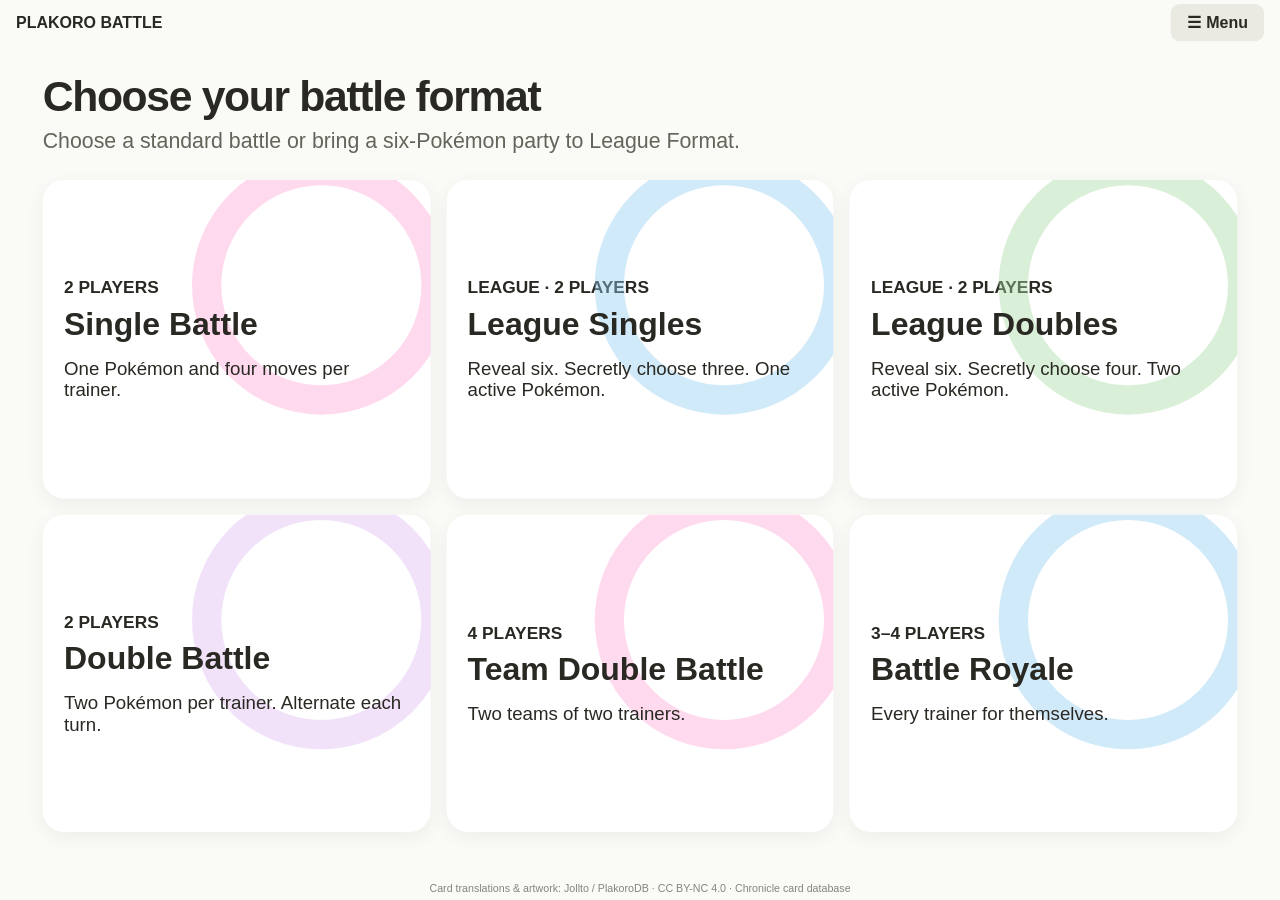
==== index.html @ bb788a93 "Refresh original Legacy cards from the Chronicle Drive Import the November 22 original card snapshot" ====
<!doctype html>
<html lang="en"><head><meta charset="utf-8"><meta name="viewport" content="width=device-width,initial-scale=1,viewport-fit=cover"><meta name="theme-color" content="#fafaf6"><title>Plakoro Battle Tracker</title><meta name="description" content="Physical-dice Plakoro battles with PlakoroDB cards and Chronicle evolution loadouts."><link rel="stylesheet" href="style.css"></head>
<body><main id="stage" aria-label="Plakoro Battle Tracker"></main><div id="announcement" role="status" aria-live="polite"></div><noscript>Enable JavaScript to use the battle tracker.</noscript><script src="data.js?v=20261122-legacy-cards"></script><script src="domain.js?v=20261122-legacy-cards"></script><script src="engine.js?v=20261122-legacy-cards"></script><script src="league.js"></script><script src="plakorodb-source.js"></script><script src="card-updates.js"></script><script src="app.js?v=20261122-legacy-cards"></script></body></html>
---- style.css ----
*{box-sizing:border-box}html,body{width:100%;height:100%;margin:0;overflow:hidden}body{background:#15140f;color:#292822;font-family:Arial,Helvetica,sans-serif}button,input,select{font:inherit}button{cursor:pointer;color:inherit;-webkit-tap-highlight-color:transparent;border:0}button:disabled{cursor:default;opacity:.4}button:focus-visible,a:focus-visible,input:focus-visible{outline:4px solid #2171a6;outline-offset:2px}:root{--safe-top:env(safe-area-inset-top,0px);--safe-right:env(safe-area-inset-right,0px);--safe-bottom:env(safe-area-inset-bottom,0px);--safe-left:env(safe-area-inset-left,0px)}#stage{width:100vw;height:100vh;position:absolute;left:50%;top:50%;transform-origin:center;background:#fafaf6;overflow:hidden}#announcement{position:absolute;width:1px;height:1px;overflow:hidden;clip-path:inset(100%)}h1,h2,h3,p{margin:0}a{color:inherit}.topbar{height:34px;display:flex;align-items:center;gap:8px;padding:4px 12px;font-size:12px}.topbar strong{margin-right:auto}.small-btn{background:#eae9e2;border-radius:7px;padding:7px 12px;font-size:12px;font-weight:700}.primary{background:#3e6e86!important;color:white!important}.pink{background:#ffa4d4!important}.blue{background:#92cdf2!important}.amber{background:#ffe58a!important}.large-btn{padding:15px 22px;border:3px solid #fff;border-radius:12px;font-size:20px;font-weight:800;box-shadow:0 3px 7px #0002;background:#e6e5dd}.footer{height:16px;text-align:center;color:#85847e;font-size:8px;line-height:16px}.home{padding:20px 32px;height:calc(100% - 50px);display:flex;flex-direction:column;overflow:auto}.home h1{font-size:36px;letter-spacing:-1px;margin:0 0 6px}.home p{font-size:16px;color:#65645b}.format-grid{flex:1;display:grid;grid-template-rows:1fr 1fr;grid-template-columns:1fr 1fr;gap:12px;margin:20px 0 15px}.format{background:#fff;border-radius:16px;box-shadow:0 4px 14px #0000000e;min-height:120px;text-align:left;padding:18px 20px;position:relative;overflow:hidden}.format:before{content:'';position:absolute;right:-15px;top:-18px;width:150px;height:150px;border:22px solid var(--accent,#ffe58a);border-radius:50%;opacity:.42}.format strong{font-size:26px;display:block;position:relative}.format small{display:block;margin-top:11px;font-size:14px;max-width:300px;position:relative}.format .count{font-size:13px;font-weight:800;display:block;margin-bottom:6px}.home-actions{display:flex;gap:10px}.setup-grid{height:calc(100% - 50px);display:grid;gap:9px;padding:0 8px;grid-template-columns:repeat(var(--players),1fr)}.setup-card{background:#fff;border-radius:16px;padding:12px;display:flex;flex-direction:column;gap:10px;box-shadow:0 4px 12px #0001;min-width:0}.trainer-label{text-align:center;font-size:16px;font-weight:800}.select-mon{background:#f6f5ef;flex:1;border-radius:12px;display:flex;align-items:center;justify-content:center;position:relative;min-height:0}.ball{width:290px;height:auto;max-width:90%;aspect-ratio:1;border:28px solid var(--trainer,#d9d8ce);border-radius:50%;position:relative;display:flex;align-items:center;justify-content:center}.ball:before{content:'';position:absolute;left:-15px;right:-15px;height:26px;background:var(--trainer,#d9d8ce)}.ball:after{content:'';position:absolute;width:82px;height:82px;background:#f6f5ef;border:27px solid var(--trainer,#d9d8ce);border-radius:50%}.ball span{position:relative;z-index:1;font-size:14px;line-height:1.4;font-weight:800;text-align:center}.setup-grid.multi .ball{width:185px;height:auto;border-width:18px}.setup-grid.multi .ball:after{width:60px;height:60px;border-width:18px}.setup-grid.multi .ball span{font-size:11px}.ready{font-size:12px;text-align:center;color:#68675e;min-height:15px}.setup-card .large-btn{font-size:14px;padding:12px}.overlay{position:absolute;inset:0;background:#fafaf6;z-index:10;display:flex;flex-direction:column}.overlay-head{height:54px;display:flex;align-items:center;padding:8px 16px;gap:10px;flex-shrink:0}.overlay-head h2{font-size:23px;margin-right:auto}.close-btn{font-size:24px;background:#e7e6df;border-radius:50%;width:36px;height:36px;line-height:32px}.scroll{overflow:auto;min-height:0;overscroll-behavior:contain;scrollbar-width:thin;flex:1;padding:5px 16px 14px}.pokemon-grid{display:grid;grid-template-columns:repeat(4,1fr);gap:12px}.pokemon-choice{background:white;border-radius:14px;overflow:hidden;box-shadow:0 3px 8px #0002;padding:0}.pick-art{display:block;height:122px;position:relative;background:var(--type)}.pick-art>img{height:120px;width:100%;object-fit:contain;padding:4px}.pick-art .type-icon{position:absolute;left:8px;top:8px;width:32px;height:32px}.pokemon-choice strong{display:block;padding:8px;font-size:17px}.pokemon-choice small{display:flex;align-items:center;justify-content:center;gap:4px;padding:0 0 9px;font-size:12px}.type-icon{width:26px;height:26px;object-fit:contain;flex-shrink:0}.cost-icon{width:23px;height:23px;object-fit:contain}.ori-icon{width:37px;height:37px;object-fit:contain;flex-shrink:0}.move-grid{display:grid;grid-template-columns:1fr 1fr;gap:10px;align-content:start}.move-card{display:flex;flex-direction:column;min-width:0;text-align:left;padding:0;border-radius:14px;overflow:hidden;border:3px solid transparent;background:#262420;position:relative;min-height:194px}.move-card.selected{border-color:#3e6e86;box-shadow:0 0 0 2px #3e6e86}.move-top{background-color:var(--type);background-size:cover;background-position:center;min-height:92px;padding:8px 10px;display:flex;flex-direction:column;gap:5px}.move-title{display:flex;align-items:center;gap:7px;min-width:0}.move-name{font-weight:900;color:#fff;text-shadow:-1px -1px #333,1px -1px #333,-1px 1px #333,1px 1px #333,2px 2px #333;font-size:24px;line-height:1.08;flex:1;letter-spacing:-.4px}.move-cost{display:flex;align-items:center;gap:1px;margin-left:auto;flex-shrink:0}.move-desc{display:flex;gap:8px;align-items:center;font-size:13px;line-height:1.15;font-weight:700}.move-damage{font-size:31px;font-weight:900;color:white;text-shadow:-1px -1px #333,1px -1px #333,-1px 1px #333,1px 1px #333;min-width:35px}.move-effects{padding:5px 9px;display:flex;flex-direction:column;gap:4px;flex:1;color:white}.effect-row{display:flex;gap:7px;align-items:center;flex:1;font-size:12px;line-height:1.14;min-height:27px}.effect-icons{display:flex;gap:0;min-width:38px;flex-shrink:0}.effect-row .ori-icon{width:27px;height:27px}.effect-row.conditional{color:#ffe58a}.selected-mark{position:absolute;right:6px;bottom:6px;border:2px solid white;background:#3e6e86;color:white;border-radius:50%;width:27px;height:27px;line-height:23px;text-align:center;font-weight:800}.sheet-foot{background:#fafaf6;display:flex;gap:8px;align-items:center;justify-content:center;padding:8px 16px;flex-shrink:0;box-shadow:0 -4px 15px #0001;min-height:57px}.sheet-foot .large-btn{padding:10px 18px;font-size:16px}.sheet-foot p{font-size:12px;flex:1}.loadout-strip{display:flex;gap:7px;padding:4px 16px 10px;flex-wrap:wrap}.loadout-chip{border-radius:20px;background:#ebeae3;padding:7px 12px;font-size:12px}.loadout-chip.current{background:#3e6e86;color:white}.picker-search{border:1px solid #ccc;border-radius:9px;font-size:14px;padding:8px;width:190px}.board-top{height:107px;display:grid;gap:8px;padding:6px 8px;grid-template-columns:repeat(var(--players),1fr)}.fighter{border-radius:16px;display:flex;align-items:center;background:#fff;gap:10px;padding:6px 12px 8px 4px;position:relative;overflow:hidden;min-width:0;border:3px solid transparent}.fighter.active{background:var(--type)}.fighter.targeted{border-color:#3e6e86}.fighter.ko{filter:grayscale(1);opacity:.45}.fighter-art{height:84px;width:105px;object-fit:contain;flex-shrink:0}.fighter-info{min-width:0;flex:1}.fighter-line{display:flex;align-items:center;gap:5px}.fighter-name{font-weight:900;font-size:23px;line-height:1}.fighter .weak{margin-left:auto;display:flex;align-items:center;font-size:11px;gap:3px}.fighter .weak img{width:22px;height:22px}.hp-line{display:flex;align-items:baseline;gap:7px;margin:3px 0}.hp-number{font-size:37px;font-weight:900;line-height:1}.hp-max{font-size:13px;color:#777}.hp-bar{height:12px;background:#e7e6df;border-radius:8px;display:flex;overflow:hidden}.hp-bar span{display:block;background:#67bb61;transition:width .35s;min-width:0}.fighter small{font-size:10px;color:#58574f}.board-top.multi{height:107px;gap:4px}.board-top.multi .fighter{padding:5px;gap:3px;border-radius:10px}.board-top.multi .fighter-art{width:61px;height:77px}.board-top.multi .fighter-name{font-size:16px}.board-top.multi .type-icon{width:18px;height:18px}.board-top.multi .hp-number{font-size:28px}.board-top.multi .weak{display:none}.battle-tools{height:29px;display:flex;align-items:center;gap:8px;padding:0 10px;font-size:12px;font-weight:700}.battle-tools strong{margin-right:auto}.battle-tools .small-btn{padding:5px 10px;font-size:10px}.battle-moves{height:calc(100% - 136px);padding:2px 8px 8px;gap:8px;grid-template-rows:1fr 1fr}.battle-moves .move-card{min-height:0;border:0}.battle-moves .move-top{min-height:85px}.battle-moves .move-name{font-size:28px}.battle-moves .effect-row{font-size:13px}.blocked-label{position:absolute;inset:0;background:#eeede8bd;display:flex;align-items:center;justify-content:center;font-size:22px;font-weight:900;color:#4c4b43;text-shadow:0 1px white}.battle-moves .move-card:disabled{opacity:1}.attack-overlay{padding:7px;gap:7px}.attack-head{height:91px;display:flex;gap:10px;flex-shrink:0}.attack-label{width:35%;border-radius:14px;padding:9px 12px;background-color:var(--type);background-size:cover;background-position:center;display:flex;flex-direction:column;justify-content:center;gap:5px}.attack-label .move-name{font-size:31px;flex:0}.attack-label .move-cost{margin-left:0}.roll-instruction{flex:1;display:flex;align-items:center;justify-content:center;gap:12px;position:relative}.roll-instruction strong{font-size:21px}.dice-row{display:flex;align-items:center;justify-content:center;gap:4px;max-width:390px;flex-wrap:wrap}.dice-row img{width:45px;height:45px;object-fit:contain}.dice-row .character{width:58px;height:58px}.dice-row small{font-size:16px;font-weight:800}.dice-note{position:absolute;right:4px;bottom:2px;color:#bf631d;font-size:12px;font-weight:900}.attack-columns{display:grid;grid-template-columns:71% 1fr;gap:7px;flex:1;min-height:0}.success-column{background:var(--type);border-radius:14px;padding:9px 9px 7px;display:flex;flex-direction:column;gap:7px;min-height:0}.success-heading{text-align:center;font-size:18px;font-weight:900;height:26px;flex-shrink:0}.outcome-list{display:grid;grid-template-rows:repeat(4,1fr);gap:6px;flex:1;min-height:0}.outcome-btn{display:flex;align-items:center;gap:12px;border-radius:12px;border:3px solid white;background:#262420;color:#fff;box-shadow:0 3px 6px #0002;text-align:left;padding:9px 12px;font-size:20px;line-height:1.12;font-weight:800;min-height:0}.outcome-btn .effect-icons{gap:3px}.outcome-btn .ori-icon{width:42px;height:42px}.outcome-btn .outcome-text{flex:1}.outcome-btn.long{font-size:16px}.outcome-btn.move-only{color:#36352e;background:white;font-size:20px}.outcome-btn.move-only .type-icon{width:49px;height:49px}.outcome-btn .damage-number{font-size:40px;font-weight:900;margin-left:auto}.outcome-btn:disabled{opacity:.25}.failure-column{display:grid;grid-template-rows:65% 1fr;gap:7px}.failure-box{background:#deded7;border-radius:14px;padding:9px;display:flex;flex-direction:column;gap:8px}.failure-box strong{text-align:center;font-size:19px;padding:6px 0}.failure-btn{background:#3e6e86;color:white;border:3px solid white;border-radius:14px;box-shadow:0 3px 7px #0002;flex:1;font-size:26px;font-weight:800;padding:12px}.return-btn{background:#e7e7df;border-radius:14px;font-size:30px;font-weight:800}.question{padding:30px;display:flex;align-items:center;justify-content:center;text-align:center;gap:26px}.question h2{font-size:30px}.question p{font-size:17px;line-height:1.4;margin:15px auto;max-width:650px}.question .count-grid{display:grid;grid-template-columns:repeat(7,1fr);gap:9px;margin:20px auto;max-width:790px}.count-btn{background:#3e6e86;color:#fff;border:3px solid white;box-shadow:0 3px 8px #0002;border-radius:12px;font-size:29px;font-weight:900;min-width:75px;padding:14px}.question .option-grid{display:flex;gap:15px;justify-content:center;flex-wrap:wrap;margin-top:20px}.evolution-option img{height:150px;width:170px;object-fit:contain}.evolution-option{background:#eee;border-radius:16px;padding:14px;font-size:20px;font-weight:800}.evolution-option strong{display:block}.result{background-color:var(--type);background-size:cover;background-position:center;text-align:center;display:flex;flex-direction:column;align-items:center;justify-content:center;gap:12px;height:100%}.result h1{font-size:44px}.result img{height:240px;max-width:380px;object-fit:contain}.result .actions{display:flex;gap:12px}.card-view{display:flex;align-items:center;justify-content:center;gap:20px;padding:18px}.card-view img{max-height:425px;max-width:640px;object-fit:contain;border-radius:12px}.menu-body{flex:1;min-height:0;padding:20px 40px;overflow:auto}.menu-body h3{margin:10px 0}.menu-body p{font-size:14px;line-height:1.5;margin:8px 0}.menu-actions{display:flex;gap:10px;margin:15px 0;flex-wrap:wrap}.log-item{font-size:13px;padding:9px 0;border-bottom:1px solid #ddd}.hp-adjust{display:flex;gap:10px;align-items:center;margin:10px 0}.hp-adjust strong{min-width:135px}.hp-adjust output{min-width:50px;text-align:center;font-size:22px;font-weight:800}.impact{position:absolute;inset:107px 0 0;z-index:20;pointer-events:none;display:flex;align-items:center;justify-content:center;animation:impact .8s forwards}.impact span{background:#fffedff2;padding:16px 40px;border-radius:22px;font-size:62px;font-weight:900;box-shadow:0 5px 35px #0004}.impact.fail span{font-size:35px;background:#3e6e86;color:white}.turn-banner{position:absolute;left:18%;right:18%;top:36%;z-index:19;text-align:center;background:#fffffff0;border-radius:20px;padding:24px;box-shadow:0 10px 40px #0003;pointer-events:none;animation:impact 1s forwards}.turn-banner h2{font-size:30px;margin-bottom:10px}@keyframes impact{0%{opacity:0;transform:scale(.85)}20%,65%{opacity:1;transform:scale(1)}100%{opacity:0;transform:scale(1.03)}}@media(prefers-reduced-motion:reduce){.impact,.turn-banner{animation-duration:.01ms}.hp-bar span{transition:none}}

/* Fill the available stage; scroll long content inside its own screen. */
.question:not(.overlay):not(.scroll){height:calc(100% - 136px);overflow:auto}
.topbar+.question{height:calc(100% - 34px)!important}
.question>div{max-width:100%;max-height:100%}
.card-view{flex:1;min-height:0;overflow:auto}
.card-view img{max-width:95%;max-height:100%}

/* Display the original database PNGs without redrawing, cropping or stretching. */
.sr-only{position:absolute;width:1px;height:1px;margin:-1px;overflow:hidden;clip-path:inset(50%);white-space:nowrap}
.source-card{min-height:0;padding:3px;background:#eeede6;align-items:center;justify-content:center;gap:3px}
.source-card-image{display:block;width:100%;height:auto;min-height:0;object-fit:contain;border-radius:10px}
.source-card.selected{background:#3e6e86}
.source-card .selected-mark{right:8px;bottom:8px;box-shadow:0 1px 5px #0009}
.battle-moves .source-card{border:2px solid transparent;padding:2px;gap:2px}
.battle-moves .source-card-image{flex:1;height:0;min-height:0}
.live-damage{font-size:11px;line-height:17px;font-weight:700;color:#55544b;flex:none}
.source-card .blocked-label{background:#eeede8c9}
.pick-art.source-pokemon{height:auto;background:transparent}
.pick-art.source-pokemon>img{display:block;width:100%;height:auto;padding:0;object-fit:contain}
.selected-pokemon{display:flex;flex-direction:column;align-items:center;justify-content:center;gap:12px;width:100%;height:100%;padding:10px;min-height:0}
.selected-pokemon img{width:100%;max-height:calc(100% - 34px);object-fit:contain;min-height:0;border-radius:12px}
.selected-pokemon strong{font-size:14px;flex-shrink:0}
.attack-label.source-attack{padding:0;background:transparent;align-items:center;justify-content:center}
.source-attack .source-card-image{height:100%;width:100%}
.fighter-art.pokemon-card-image{width:140px;height:85px;border-radius:7px}
.board-top.multi .fighter-art.pokemon-card-image{width:72px;height:60px}
.evolution-option img.pokemon-card-image{width:220px;height:110px;border-radius:9px}
.result img.pokemon-card-image{width:70%;max-width:700px;height:auto;max-height:65%}

.clear-loadout{background:#f7e7e5;color:#983e36}
.undo-clear-loadout{background:#e1edf3;color:#315d75}
.setup-card>.clear-loadout,.setup-card>.undo-clear-loadout{align-self:center;min-height:34px}

/* League screens keep their controls visible and scroll the party content. */
.format-grid{grid-template-columns:repeat(3,minmax(0,1fr))}.format strong{font-size:24px}.format small{max-width:260px}.format{padding:16px}.home h1{font-size:32px}
.league-setup{height:calc(100% - 34px);display:flex;flex-direction:column;min-height:0}.league-intro{padding:10px 18px;flex:none}.league-intro h1{font-size:25px;margin-bottom:5px}.league-intro p{font-size:15px;line-height:1.3;max-width:980px}
.league-parties{display:grid;grid-template-columns:1fr 1fr;gap:16px;overflow:auto;padding:4px 18px 14px;flex:1;min-height:0}.league-parties h2{font-size:18px;margin:0 0 7px;text-align:center}.league-party-grid{display:grid;grid-template-columns:repeat(3,minmax(0,1fr));gap:8px}
.league-card{display:flex;flex-direction:column;align-items:center;justify-content:center;gap:5px;min-width:0;background:white;border:3px solid transparent;border-radius:12px;padding:6px;box-shadow:0 2px 7px #0001}.league-card img{width:100%;object-fit:contain;border-radius:7px;aspect-ratio:2}.league-card strong{font-size:15px}.league-card small{font-size:13px}.league-card.selected{border-color:#3e6e86;background:#e8f2f8}.league-card:disabled{opacity:1;cursor:default}.empty-party{font-size:40px;min-height:64px;color:#3e6e86;display:grid;place-items:center}
.league-private-grid{display:grid;grid-template-columns:repeat(3,minmax(0,1fr));gap:10px;overflow:auto;padding:6px 22px 16px;flex:1;min-height:0;align-content:start}.league-private-grid .league-card img{max-height:122px}.league-private-grid .league-card strong{font-size:18px}
.league-loadouts{display:grid;grid-template-columns:repeat(auto-fit,minmax(200px,1fr));gap:12px;overflow:auto;flex:1;min-height:0;padding:8px 18px 18px;align-content:start}.league-loadouts article{min-width:0;display:flex;flex-direction:column;gap:10px}.league-loadouts .league-card{width:100%}.league-loadouts label{font-size:14px;line-height:1.4}.league-loadouts input{display:block;width:100%;padding:10px;border-radius:8px;border:1px solid #b7c5ca;font-size:14px;background:#fff}.league-loadouts .small-btn{min-height:35px}
.league-handoff{height:calc(100% - 34px);display:flex;flex-direction:column;align-items:center;justify-content:center;gap:22px;text-align:center;padding:25px;overflow:auto}.league-handoff h1{font-size:32px}.league-handoff p{max-width:650px;font-size:19px;line-height:1.4}.league-handoff small{font-size:14px;color:#5d615f}.league-handoff .option-grid{display:flex;gap:20px}
.league-remaining{font-size:12px;color:#47545a}.league-reserve{display:flex;flex-direction:column;align-items:center;gap:8px;max-width:260px}.league-reserve small{font-size:14px;line-height:1.4}.league-roll .question{padding:12px 25px}.league-roll .question h2{font-size:24px}.league-roll .question p{font-size:16px;margin:10px auto}.league-roll .switch-card{width:390px;max-height:160px;object-fit:contain}.league-roll .option-grid{margin-top:10px;gap:8px}.roll-choice{display:flex;align-items:center;gap:6px;font-size:15px;padding:8px 12px}
.league-battle-party{display:grid;grid-template-columns:repeat(auto-fit,minmax(210px,1fr));gap:15px;padding:12px}.league-party-status{background:white;border-radius:14px;padding:12px}.league-party-status img{width:100%;object-fit:contain;border-radius:8px}.league-party-status h3{font-size:20px;margin:8px 0}.league-party-status p{font-size:15px;line-height:1.4;margin:7px 0}.league-party-status.ko{opacity:.55;filter:grayscale(1)}
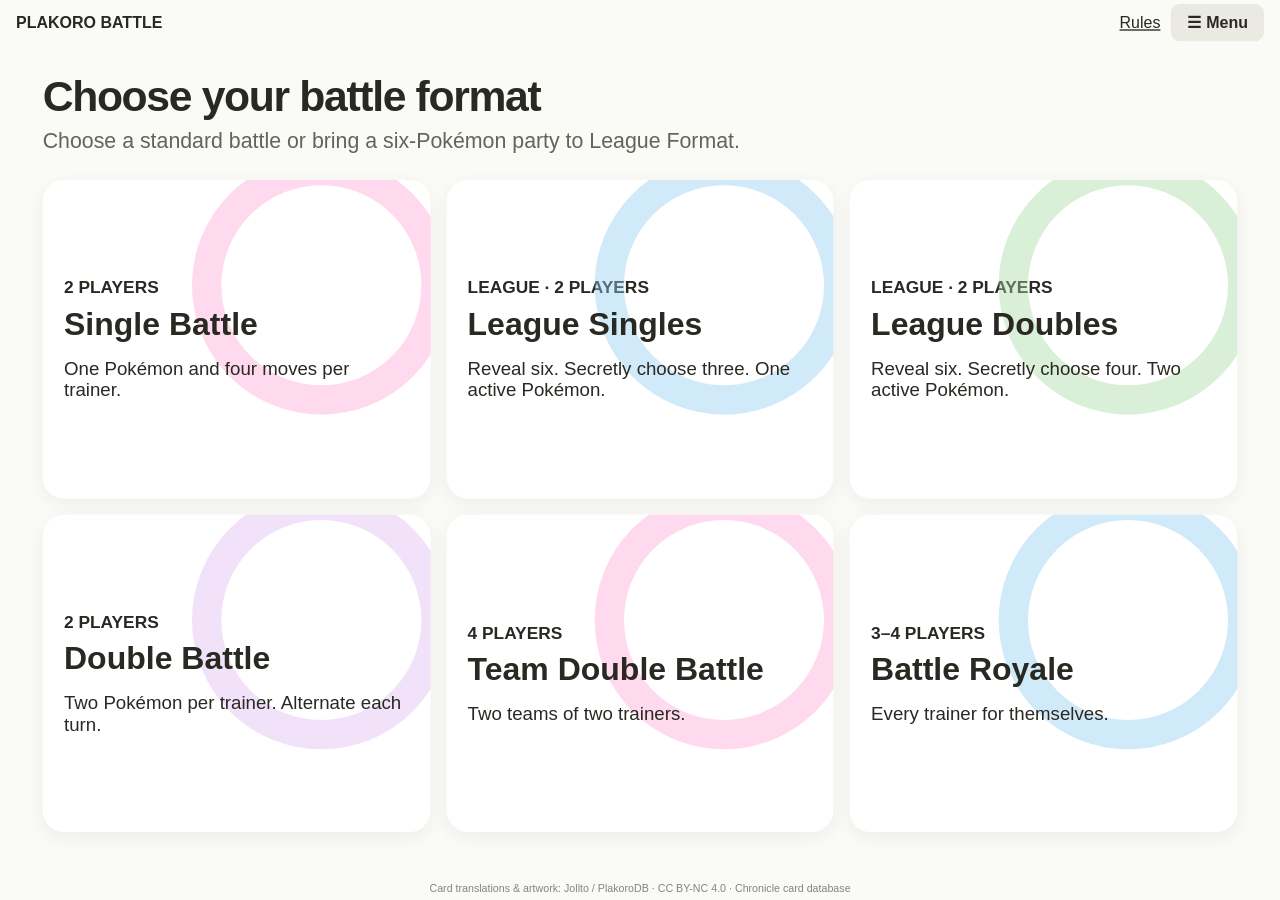
==== commit 18b8ee48: "Publish shared card snapshots for every website visitor Build and verify complete PlakoroDB and Chro" ====
--- a/index.html
+++ b/index.html
@@ -1,3 +1,3 @@
 <!doctype html>
 <html lang="en"><head><meta charset="utf-8"><meta name="viewport" content="width=device-width,initial-scale=1,viewport-fit=cover"><meta name="theme-color" content="#fafaf6"><title>Plakoro Battle Tracker</title><meta name="description" content="Physical-dice Plakoro battles with PlakoroDB cards and Chronicle evolution loadouts."><link rel="stylesheet" href="style.css"></head>
-<body><main id="stage" aria-label="Plakoro Battle Tracker"></main><div id="announcement" role="status" aria-live="polite"></div><noscript>Enable JavaScript to use the battle tracker.</noscript><script src="data.js?v=20261122-legacy-cards"></script><script src="domain.js?v=20261122-legacy-cards"></script><script src="engine.js?v=20261122-legacy-cards"></script><script src="league.js"></script><script src="plakorodb-source.js"></script><script src="card-updates.js"></script><script src="app.js?v=20261122-legacy-cards"></script></body></html>
+<body><main id="stage" aria-label="Plakoro Battle Tracker"></main><div id="announcement" role="status" aria-live="polite"></div><noscript>Enable JavaScript to use the battle tracker.</noscript><script src="data.js?v=20261123-pokemon-versions"></script><script src="domain.js?v=20261124-eevee-devolve"></script><script src="engine.js?v=20261123-pokemon-versions"></script><script src="league.js?v=20261123-pokemon-versions"></script><script src="plakorodb-source.js"></script><script src="card-updates.js?v=20261123-auto-cards"></script><script src="card-cache.js?v=20261123-auto-cards"></script><script src="chronicle-og.js?v=20261123-auto-cards"></script><script src="chronicle-source.js?v=20261123-auto-cards"></script><script src="chronicle-config.js?v=20261123-auto-cards"></script><script src="chronicle-bundle.js?v=20261123-auto-cards"></script><script src="chronicle-sync.js?v=20261123-auto-cards"></script><script src="published-updates.js"></script><script src="published-catalogue.js"></script><script src="app.js?v=20261124-eevee-devolve-2"></script></body></html>
